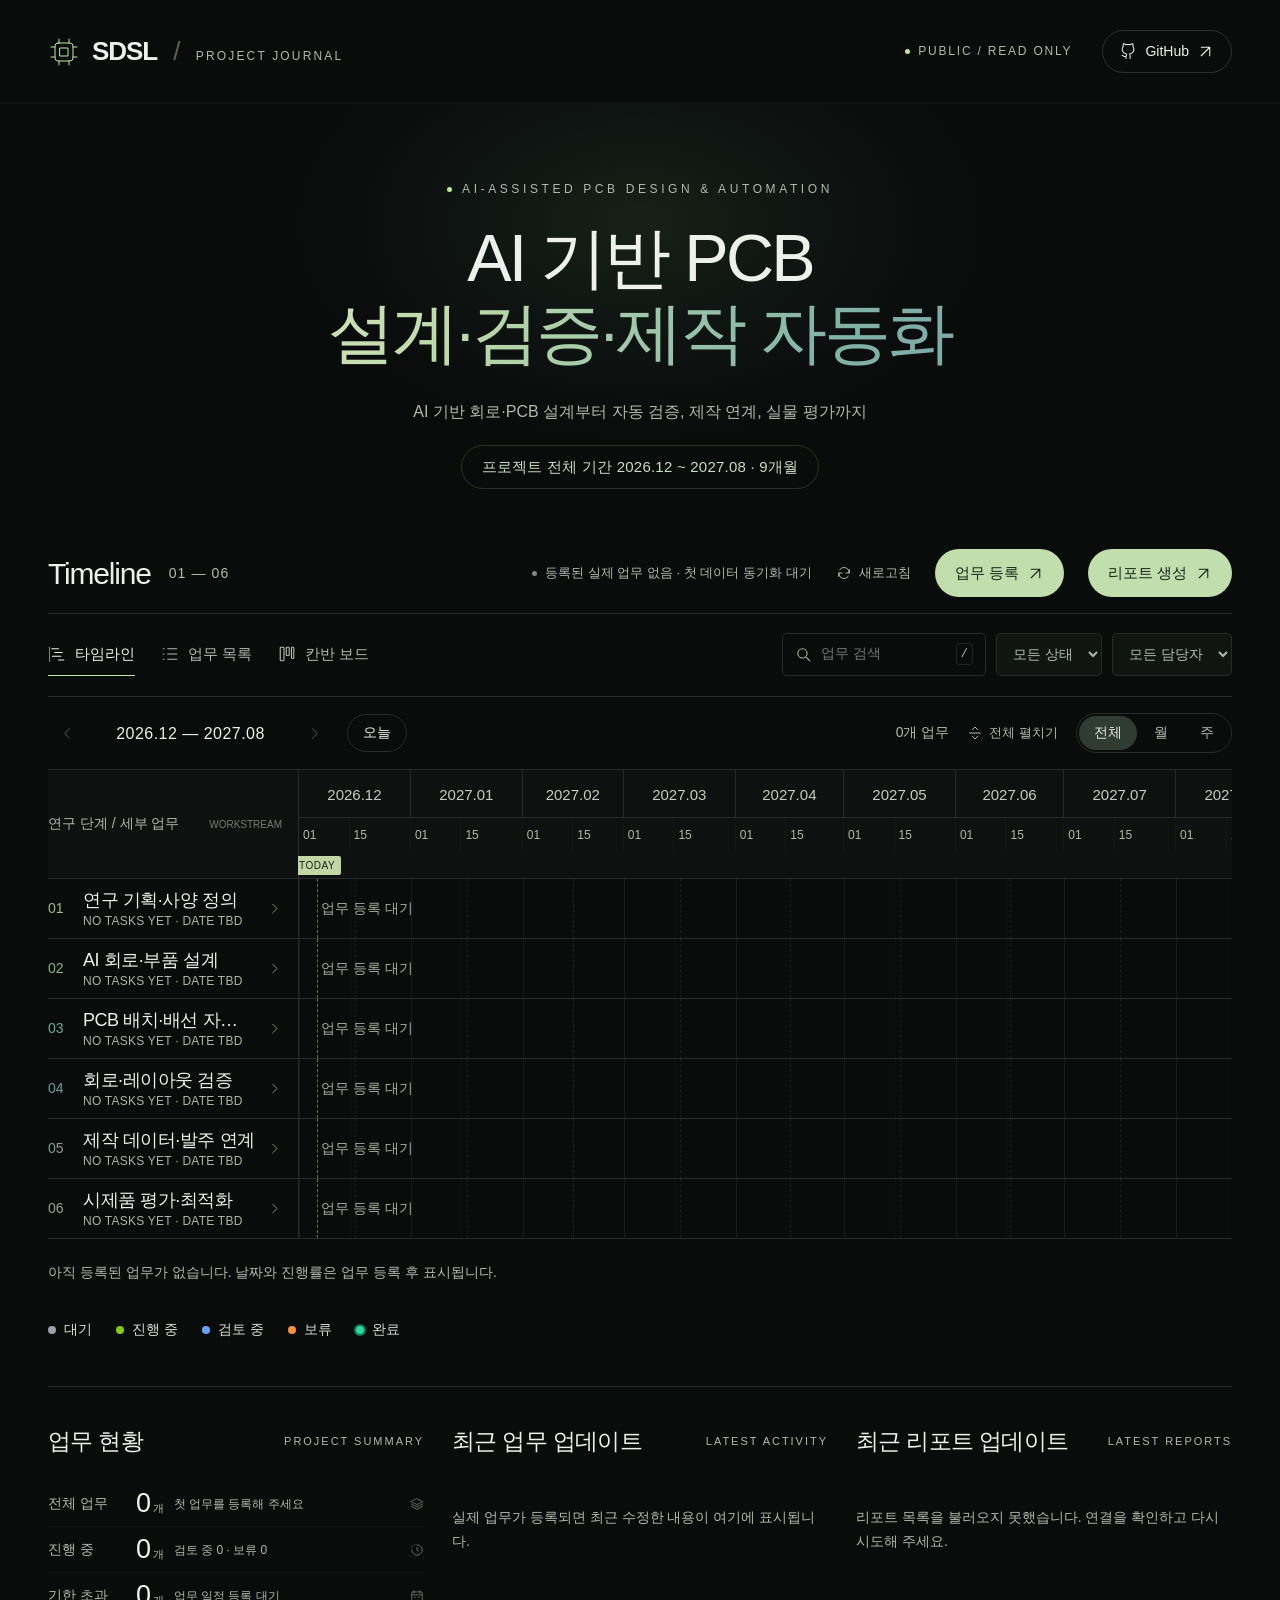
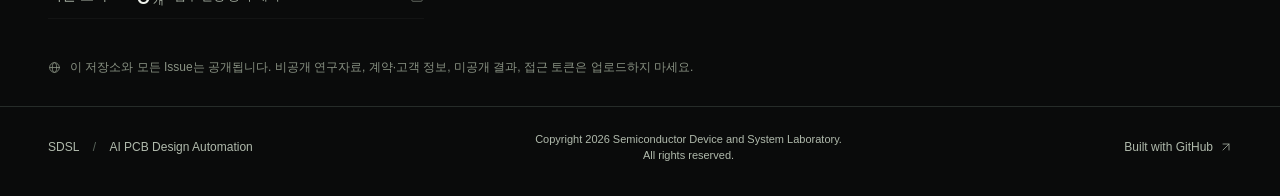
==== site/index.html @ 8061cff0 "Match SDSL footer branding and full laboratory copyright" ====
<!doctype html>
<html lang="ko">
<head>
  <meta charset="utf-8">
  <meta name="viewport" content="width=device-width,initial-scale=1">
  <meta name="theme-color" content="#0a0b0b">
  <meta name="description" content="AI 기반 PCB 설계·검증·제작 자동화 연구의 일정과 업무를 공유하는 공개 대시보드.">
  <meta name="referrer" content="no-referrer">
  <meta http-equiv="Content-Security-Policy" content="default-src 'self'; script-src 'self'; style-src 'self' 'unsafe-inline' https://fonts.googleapis.com; img-src 'self' data:; connect-src 'self'; font-src 'self' https://fonts.gstatic.com; object-src 'none'; base-uri 'none'; form-action https://github.com; frame-src 'none'">
  <title>AI 기반 PCB 설계·검증·제작 자동화 연구 · Project dashboard</title>
  <link rel="icon" href="./favicon.svg" type="image/svg+xml">
  <link rel="preconnect" href="https://fonts.googleapis.com">
  <link rel="preconnect" href="https://fonts.gstatic.com" crossorigin>
  <link rel="stylesheet" href="https://fonts.googleapis.com/css2?family=Urbanist:wght@300;400;500;600;700&family=Noto+Sans+KR:wght@300;400;500;600&display=swap">
  <link rel="stylesheet" href="./styles.css?v=ai-pcb-project-1">
  <link rel="stylesheet" href="./deliverables.css?v=1">
  <script defer src="./config.js"></script>
  <script defer src="./data.js"></script>
  <script defer src="./app.js?v=footer-lab-full-1"></script>
  <script defer src="./deliverables.js?v=1"></script>
</head>
<body>
<a class="skip-link" href="#workspace">본문으로 이동</a>
<header class="site-header">
  <a class="brand" href="./" aria-label="현황판 처음으로"><span class="brand-symbol" aria-hidden="true"><svg viewBox="0 0 32 32"><rect x="7" y="7" width="18" height="18" rx="3"/><path d="M12 12h8v8h-8zM11 3v4m10-4v4M11 25v4m10-4v4M3 11h4m-4 10h4m18-10h4m-4 10h4"/></svg></span><span><span id="brand-organization">SDSL</span><span class="brand-slash"> / </span><span class="brand-sub">PROJECT JOURNAL</span></span></a>
  <div class="header-right"><span class="public-badge"><span class="small-dot"></span>PUBLIC / READ ONLY</span><a class="text-link github-link" data-repo-link href="https://github.com/" target="_blank" rel="noopener noreferrer"><span data-icon="github"></span>GitHub<span data-icon="arrow-up-right"></span></a></div>
</header>
<main class="page-shell">
  <section class="hero" aria-labelledby="project-title">
    <div class="hero-glow" aria-hidden="true"></div>
    <p class="hero-kicker"><span class="small-dot"></span> <span id="hero-kicker-text">AI-ASSISTED PCB DESIGN &amp; AUTOMATION</span></p>
    <h1 id="project-title"><span id="hero-primary">AI 기반 PCB</span><span class="gradient-text" id="hero-accent">설계·검증·제작 자동화</span></h1>
    <p class="hero-subtitle">AI 기반 회로·PCB 설계부터 자동 검증, 제작 연계, 실물 평가까지</p>
  </section>
  <section class="workspace" id="workspace" aria-labelledby="workspace-title">
    <div class="section-top timeline-header">
      <div class="timeline-heading"><h2 id="workspace-title">Timeline<span class="heading-tag">01 — 06</span></h2></div>
      <div class="timeline-header-controls">
        <div id="data-status" class="timeline-sync-status" role="status"></div>
        <button id="refresh" class="quiet-button timeline-refresh" type="button" aria-label="현황판 새로고침"><span data-icon="refresh"></span><span class="refresh-label">새로고침</span></button>
        <a class="button button-primary" id="new-issue" href="https://github.com/" target="_blank" rel="noopener noreferrer">업무 등록<span data-icon="arrow-up-right"></span></a><a class="button button-primary" id="new-report" href="./weekly_report_template.html" target="_blank" rel="noopener noreferrer">리포트 생성<span data-icon="arrow-up-right"></span></a>
      </div>
    </div>
    <div id="demo-banner" class="demo-banner" hidden><span data-icon="info"></span><div><strong>화면 예시 모드</strong><span>아래 업무·날짜·진행률은 디자인 확인용 가상 데이터입니다. 실제 프로젝트 일정이 아닙니다.</span></div><button id="exit-demo" type="button">실제 현황으로</button></div>
    <div class="workspace-toolbar"><div class="view-switch" role="group" aria-label="보기 방식"><button data-view="timeline" aria-pressed="true" type="button"><span data-icon="gantt"></span>타임라인</button><button data-view="list" aria-pressed="false" type="button"><span data-icon="list"></span>업무 목록</button><button data-view="board" aria-pressed="false" type="button"><span data-icon="columns"></span>칸반 보드</button></div><div class="filter-row"><label class="search-box"><span data-icon="search"></span><input id="search" type="search" placeholder="업무 검색" autocomplete="off" aria-label="업무 이름 또는 요약 검색"><kbd>/</kbd></label><label class="sr-only" for="status-filter">상태 필터</label><select id="status-filter"><option value="all">모든 상태</option><option value="planned">대기</option><option value="in-progress">진행 중</option><option value="review">검토 중</option><option value="blocked">보류</option><option value="done">완료</option><option value="cancelled">취소</option><option value="overdue">기한 초과</option></select><label class="sr-only" for="owner-filter">담당자 필터</label><select id="owner-filter"><option value="all">모든 담당자</option></select></div></div>
    <div class="timeline-controls" id="timeline-controls"><div class="range-controls"><button id="previous-range" class="icon-button" aria-label="이전 기간" type="button"><span data-icon="chevron-left"></span></button><span id="range-label"></span><button id="next-range" class="icon-button" aria-label="다음 기간" type="button"><span data-icon="chevron-right"></span></button><button id="today-button" class="small-button" type="button">오늘</button></div><div class="range-options"><span id="filtered-count" class="muted"></span><button id="expand-all" class="quiet-button" type="button"><span data-icon="unfold"></span><span>전체 펼치기</span></button><div class="scale-switch" role="group" aria-label="타임라인 배율"><button data-scale="month" aria-pressed="true" type="button">월</button><button data-scale="week" aria-pressed="false" type="button">주</button></div></div></div>
    <div id="no-results" class="no-results" hidden><span data-icon="search"></span><strong>조건에 맞는 업무가 없습니다.</strong><button id="reset-filters" class="small-button" type="button">필터 초기화</button></div>
    <div id="timeline-view" class="view-panel" aria-label="프로젝트 타임라인"></div>
    <div id="list-view" class="view-panel" aria-label="업무 목록" hidden></div>
    <div id="board-view" class="view-panel" aria-label="상태별 칸반 보드" hidden></div>
    <div class="workspace-footer">
      <div class="legend" role="group" aria-label="업무 상태 범례">
        <span><i class="legend-dot planned" aria-hidden="true"></i>대기</span>
        <span><i class="legend-dot in-progress" aria-hidden="true"></i>진행 중</span>
        <span><i class="legend-dot review" aria-hidden="true"></i>검토 중</span>
        <span><i class="legend-dot blocked" aria-hidden="true"></i>보류</span>
        <span><i class="legend-dot done" aria-hidden="true"></i>완료</span>
      </div>
    </div>
  </section>
  <section class="lower-grid" aria-label="프로젝트 업무 현황 및 최근 업데이트">
    <div class="updates-panel summary-panel" aria-labelledby="summary-title">
      <div class="panel-heading"><h2 id="summary-title">업무 현황</h2><span class="eyebrow">PROJECT SUMMARY</span></div>
      <div id="metrics" class="summary-list" aria-live="polite"></div>
    </div>
    <div class="updates-panel">
      <div class="panel-heading"><h2>최근 업무 업데이트</h2><span class="eyebrow">LATEST ACTIVITY</span></div>
      <div id="recent-updates"></div>
    </div>
    <div class="updates-panel reports-panel">
      <div class="panel-heading"><h2>최근 리포트 업데이트</h2><span class="eyebrow">LATEST REPORTS</span></div>
      <div id="recent-reports"></div>
    </div>
  </section>
  <p class="public-notice"><span data-icon="globe"></span>이 저장소와 모든 Issue는 공개됩니다. 비공개 연구자료, 계약·고객 정보, 미공개 결과, 접근 토큰은 업로드하지 마세요.</p>
</main>
<footer class="site-footer"><span><span id="footer-organization">SDSL</span><span class="brand-slash"> / </span><span id="footer-project">AI PCB Design Automation</span></span><span class="copyright-notice">Copyright <span id="footer-year">2026</span> <span id="footer-copyright-organization">Semiconductor Device and System Laboratory</span>.<br>All rights reserved.</span><a data-repo-link href="https://github.com/" target="_blank" rel="noopener noreferrer">Built with GitHub<span data-icon="arrow-up-right"></span></a></footer>
<dialog id="task-dialog" aria-labelledby="dialog-title"><div class="dialog-top"><span class="eyebrow" id="dialog-kicker">TASK DETAIL</span><button class="icon-button dialog-close" type="button" aria-label="상세 패널 닫기"><span data-icon="x"></span></button></div><div id="dialog-content"></div></dialog>

<div id="toast" class="toast" role="status" hidden></div>
<noscript><div class="noscript">현황판을 보려면 JavaScript를 활성화해 주세요. 업무 원본은 GitHub 저장소의 Issues에서 확인할 수 있습니다.</div></noscript>
</body>
</html>
---- site/styles.css ----
/* Urbanist / Noto Sans KR. Keep the original Amplect-inspired theme unchanged. */
@import url('./theme.css');

.project-period{display:table;margin:18px auto 0;padding:8px 16px;border:1px solid #bde8a52e;border-radius:30px;color:#caddbe;font-size:12px;line-height:1.6;letter-spacing:.015em}
.icon-button:disabled{opacity:.28;cursor:default}
.gantt[data-scale=full] .gantt-month{justify-content:center;padding-left:5px;padding-right:5px;white-space:nowrap}
.gantt[data-scale=full] .gantt-tick{font-variant-numeric:tabular-nums}
.phase-bar strong{flex-shrink:0}

/* Increase text, targets and spacing together; do not scale the entire page. */
@media screen and (min-width:1024px){
  :root{--muted:#b0baac}
  body{font-size:16px;line-height:1.7}
  .site-header,.page-shell,.site-footer{width:min(100%,1600px);padding-left:48px;padding-right:48px}
  .brand-sub,.public-badge,.hero-kicker,.eyebrow{font-size:12px}
  .hero-description{font-size:20px;line-height:1.8}
  .hero-subtitle{font-size:16px;line-height:1.8}
  .hero-anchor{font-size:15px}
  .project-period{font-size:15px;padding:9px 20px}
  .text-link,.github-link{font-size:14px}
  .data-strip,.quiet-button,.demo-toggle{font-size:13px}
  .data-strip{padding:18px 0;flex-wrap:wrap}
  .data-strip-actions{margin-left:auto}
  .demo-banner{font-size:14px;padding:15px 18px}
  .demo-banner>div{flex-wrap:wrap;gap:4px 12px}
  .demo-banner button{font-size:13px;padding:7px 14px}
  .metric{padding:26px 28px}
  .metric-top{font-size:15px}
  .metric-number{font-size:44px}
  .metric-number small{font-size:16px}
  .metric-bottom{font-size:13px;line-height:1.8;align-items:flex-start}
  .metric-top svg{width:18px;height:18px}
  .section-top h2{font-size:30px}
  .heading-tag{font-size:14px}
  .button{font-size:15px;min-height:46px;padding:11px 20px}
  .workspace-toolbar{flex-wrap:wrap;gap:18px 24px}
  .view-switch{gap:26px}
  .view-switch button{font-size:15px;padding:9px 0;gap:9px}
  .view-switch svg{width:18px;height:18px}
  .filter-row{gap:10px}
  .search-box{height:43px;padding:9px 12px}
  .search-box input{font-size:14px;width:130px}
  .search-box svg{width:17px;height:17px}
  .search-box kbd{font-size:12px}
  select{font-size:14px;min-height:43px;max-width:180px;padding:8px 12px}
  .timeline-controls{flex-wrap:wrap;padding:16px 0;gap:12px}
  .range-controls>span{font-size:16px;min-width:181px;font-variant-numeric:tabular-nums}
  .range-options{font-size:14px;gap:18px}
  .icon-button{width:38px;height:38px}
  .small-button{font-size:14px;padding:6px 15px}
  .scale-switch button{font-size:14px;min-height:34px;padding:4px 15px}
  .quiet-button svg,.demo-toggle svg{width:16px;height:16px}
  .gantt{--label-w:250px;min-width:1240px}
  .gantt-head{height:108px}
  .gantt-label-header{font-size:14px;gap:8px;padding-right:16px}
  .gantt-label-header span:last-child{font-size:10px}
  .gantt-months,.gantt-month{height:48px}
  .gantt-month{font-size:15px;justify-content:center;padding:0 5px;white-space:nowrap}
  .gantt-ticks,.gantt-tick{height:34px}
  .gantt-tick{font-size:12px;color:#b0bca6}
  .today-head b{top:86px;font-size:10px;padding:1px 6px}
  .gantt-row{min-height:112px}
  .phase-cell{gap:12px;padding:25px 16px 25px 0}
  .phase-number{font-size:14px;min-width:23px}
  .phase-cell-title{gap:7px}
  .phase-cell-title strong{font-size:18px;font-weight:500}
  .phase-cell-title small{font-size:12px;color:#abb8a0;line-height:1.7;white-space:normal}
  .phase-chevron{width:15px;height:15px}
  .phase-bar{height:48px;top:31px;padding:0 13px;font-size:15px}
  .phase-bar strong{font-size:13px}
  .gantt-unscheduled{font-size:14px;color:#a4b09a}
  .gantt-task-row{min-height:72px}
  .task-cell{padding:15px 14px 15px 18px;gap:8px}
  .task-cell strong{font-size:14px;line-height:1.6;white-space:normal;overflow-wrap:anywhere}
  .task-number{font-size:11px}
  .status-symbol svg{width:16px;height:16px}
  .task-bar{font-size:13px;height:32px;top:20px;line-height:1.5}
  .task-bar.milestone{top:27px;height:18px;width:18px!important;min-width:18px}
  .task-empty-row,.gantt-bottom-note,.gantt-bottom-note button{font-size:14px}
  .workspace-footer{font-size:12px;flex-wrap:wrap;gap:14px;line-height:1.8}
  .legend{gap:20px;flex-wrap:wrap}
  .legend-dot{width:7px;height:7px}
  .task-table{font-size:15px;min-width:1140px}
  .task-table th{font-size:13px;padding:17px 15px}
  .task-table td{padding:20px 15px;line-height:1.7}
  .table-task-link{font-size:16px;line-height:1.7}
  .table-task-id{font-size:12px}
  .status-chip{font-size:14px;gap:7px}
  .status-chip svg{width:16px;height:16px}
  .board{grid-template-columns:repeat(var(--columns),minmax(230px,1fr));min-width:1220px}
  .board-title{font-size:16px}
  .card-phase,.card-foot,.board-empty{font-size:12px}
  .task-card{padding:18px}
  .task-card strong{font-size:16px;line-height:1.7}
  .avatar{width:30px;height:30px;font-size:11px}
  .panel-heading h2{font-size:23px}
  .panel-heading .eyebrow{font-size:11px}
  .activity-item{padding:5px 0;flex-wrap:wrap}
  .activity-item strong{font-size:14px;white-space:normal;line-height:1.4;min-width:0}
  .activity-item span{font-size:12px;line-height:1.4}
  .activity-empty,.workflow-panel p{font-size:14px}
  .workflow-steps{font-size:14px;flex-wrap:wrap;gap:12px}
  .workflow-steps b{font-size:13px}
  .workflow-bottom{font-size:12px;flex-wrap:wrap;line-height:1.8}
  .workflow-bottom .text-link{font-size:14px}
  .public-notice{font-size:12px;align-items:flex-start;line-height:1.8}
  .public-notice svg{margin-top:4px}
  .site-footer{font-size:12px;flex-wrap:wrap}
  .site-footer>span:nth-child(2){font-size:11px}
  .empty-state h3{font-size:24px}
  .empty-state p,.no-results{font-size:15px}
  #task-dialog{width:610px;padding:34px}
  .dialog-summary,.detail-grid dd,.detail-progress>div:first-child,.check-item{font-size:16px;line-height:1.8}
  #dialog-title{font-size:32px}
  .detail-grid dt,.detail-progress small,.dialog-updated{font-size:13px}
  .phase-chip,.detail-demo-notice{font-size:14px}
  .detail-checklist h3{font-size:16px}
  .help-content p{font-size:15px;line-height:1.9}
  .help-content h3{font-size:18px}
  .help-warning{font-size:14px;line-height:1.9}
  .toast{font-size:15px}
}
@media screen and (min-width:1024px) and (max-width:1200px){
  .site-header,.page-shell,.site-footer{padding-left:32px;padding-right:32px}
  .filter-row{margin-left:auto}
  .range-options{margin-left:auto}
  .metric{padding:23px 18px}
  .panel-heading{align-items:flex-start;flex-wrap:wrap}
}
@media screen and (max-width:480px){
  .project-period{font-size:11px;padding:7px 11px;letter-spacing:0}
  .range-options{gap:9px;flex-wrap:wrap}
  .scale-switch button{padding-left:9px;padding-right:9px}
}

/* Three equal dashboard columns: summary | latest tasks | latest reports. */
.workspace + .lower-grid{margin-top:36px}
.lower-grid{grid-template-columns:repeat(3,minmax(0,1fr));gap:28px}
.lower-grid > .updates-panel{min-width:0}
.lower-grid .panel-heading{flex-wrap:wrap;align-content:flex-start;gap:5px 12px}
/* Each summary metric occupies just one horizontal row. */
.summary-list{display:flex;flex-direction:column;min-width:0}
.summary-stat{
  display:grid;
  grid-template-columns:78px max-content minmax(0,1fr) 16px;
  align-items:center;
  column-gap:10px;
  min-width:0;
  min-height:46px;
  padding:7px 0;
  border-bottom:1px solid #ffffff09;
}
.summary-stat-label{min-width:0;font-size:13px;color:var(--muted);white-space:nowrap}
.summary-stat-value{
  white-space:nowrap;
  font-size:27px;
  font-weight:400;
  line-height:1.15;
  letter-spacing:-.045em;
  font-variant-numeric:tabular-nums;
}
.summary-stat-value small{font-size:11px;margin-left:3px;font-weight:400;letter-spacing:0;color:var(--muted)}
.summary-stat-note{min-width:0;overflow:hidden;text-overflow:ellipsis;white-space:nowrap;color:var(--muted);font-size:11px}
.summary-stat-icon{display:flex;justify-content:flex-end;align-items:center;color:var(--muted)}
.summary-stat-icon svg{width:14px;height:14px;opacity:.6}
.summary-stat-warning{color:#e2b496}
.reports-panel .activity-item{color:inherit;text-decoration:none;cursor:pointer}
.reports-panel .activity-item:hover strong{color:var(--accent)}
.reports-panel .activity-dot{background:var(--accent)}
@media screen and (min-width:1024px){
  .summary-stat-label{font-size:14px}
  .summary-stat-note{font-size:12px}
}
@media screen and (min-width:761px) and (max-width:1023px){
  .lower-grid{grid-template-columns:repeat(2,minmax(0,1fr));gap:28px}
  .summary-panel{grid-column:1/-1}
}
@media screen and (max-width:760px){
  .workspace + .lower-grid{margin-top:28px}
  .lower-grid{grid-template-columns:minmax(0,1fr);gap:28px}
  .summary-stat{grid-template-columns:72px max-content minmax(0,1fr) 14px;column-gap:8px;min-height:42px;padding:6px 0}
  .summary-stat-label{font-size:12px}
  .summary-stat-value{font-size:24px}
  .summary-stat-note{font-size:10px}
  .summary-stat-icon svg{width:13px;height:13px}
}
@media screen and (max-width:480px){
  .summary-stat{grid-template-columns:68px max-content minmax(0,1fr) 13px;column-gap:7px}
  .summary-stat-label{font-size:11px}
  .summary-stat-value{font-size:23px}
  .summary-stat-value small{font-size:10px}
}

/* Dense roadmap: align labels and bars vertically with minimal whitespace. */
/* Task row minimums include the two prior 1px-per-side padding reductions (4px total). */
.gantt-row{min-height:58px}
.phase-cell{padding-top:6px;padding-bottom:6px}
.phase-cell-title{gap:2px}
.phase-cell-title strong{line-height:1.24}
.phase-cell-title small{line-height:1.24}
.phase-bar{top:50%;height:30px;transform:translateY(-50%)}
.gantt-task-row{min-height:36px}
.task-cell{padding-top:3px;padding-bottom:3px}
.task-cell strong{line-height:1.3}
.task-bar{top:50%;height:23px;transform:translateY(-50%);border-radius:6px}
.task-bar.milestone{top:50%;height:16px;transform:translateY(-50%) rotate(45deg)}
@media screen and (min-width:1024px){
  .gantt-row{min-height:60px}
  .phase-cell{padding-top:6px;padding-bottom:6px}
  .phase-bar{height:30px}
  .gantt-task-row{min-height:38px}
  .task-cell{padding-top:3px;padding-bottom:3px}
  .task-bar{height:25px}
}
@media screen and (max-width:480px){
  .gantt-row{min-height:54px}
  .phase-cell{padding-top:5px;padding-bottom:5px}
  .phase-bar{height:28px}
  .gantt-task-row{min-height:34px}
  .task-cell{padding-top:2px;padding-bottom:2px}
  .task-bar{height:22px}
}

/* Timeline title, sync indicator and controls share a single compact row. */
.timeline-header{
  display:flex;align-items:center;justify-content:space-between;
  flex-wrap:nowrap;gap:20px;padding-bottom:16px;margin-bottom:18px;
  border-bottom:1px solid var(--line);
}
.timeline-heading{flex:0 0 auto}
.timeline-header h2{margin:0;line-height:1.3;white-space:nowrap}
.timeline-header-controls{
  display:flex;align-items:center;justify-content:flex-end;
  flex:1 1 auto;min-width:0;gap:20px;
}
.timeline-sync-status{
  display:flex;align-items:center;gap:8px;min-width:0;
  color:var(--muted);font-size:12px;line-height:1.45;white-space:nowrap;
}
.timeline-sync-status .status-light{flex:0 0 auto}
.timeline-sync-status > span:not(.status-light){
  display:block;overflow:hidden;text-overflow:ellipsis;white-space:nowrap;
}
.timeline-refresh{display:inline-flex;align-items:center;gap:7px;flex:0 0 auto;white-space:nowrap}
.timeline-header #new-issue{flex:0 0 auto;white-space:nowrap}
@media screen and (min-width:1024px){
  .timeline-header{gap:24px}
  .timeline-header-controls{gap:24px}
  .timeline-sync-status{font-size:13px}
}
@media screen and (max-width:760px){
  .timeline-header{gap:9px;padding-bottom:12px;margin-bottom:16px}
  .timeline-header h2{font-size:21px}
  .timeline-header-controls{gap:8px}
  .timeline-sync-status{flex:1 1 auto;font-size:10px;min-width:0}
  .timeline-refresh{width:30px;height:34px;justify-content:center;gap:0;padding:0}
  .timeline-refresh .refresh-label{display:none}
  .timeline-header #new-issue{font-size:10px;min-height:34px;padding:7px 10px;gap:5px}
  .timeline-header #new-issue [data-icon="arrow-up-right"]{display:none}
}
@media screen and (max-width:480px){
  .timeline-header h2{font-size:20px}
  .timeline-header-controls{gap:7px}
  .timeline-sync-status{font-size:9px}
  .timeline-header #new-issue{padding:7px 8px;font-size:10px}
}

/* Calendar guides: a subtle monthly midpoint and date labels near their ticks. */
.grid-line.mid-month{border-left:1px dashed rgba(255,255,255,0.08)}
.gantt-tick{justify-content:flex-start;padding-left:4px;padding-right:0;text-align:left}

/* Approved modern status palette; shared by the legend and status indicators. */
:root{
  --status-planned:#9CA3AF;
  --status-in-progress:#84CC16;
  --status-review:#60A5FA;
  --status-blocked:#FB923C;
  --status-done:#34D399;
  --status-done-border:#047857;
}
.planned{color:var(--status-planned)}
.in-progress{color:var(--status-in-progress)}
.review{color:var(--status-review)}
.blocked{color:var(--status-blocked)}
.done{color:var(--status-done)}
.workspace-footer{justify-content:flex-start;padding:12px 0 10px}
.workspace-footer .legend{
  display:flex;align-items:center;flex-wrap:wrap;gap:12px 24px;
  font-size:14px;font-weight:500;line-height:1.5;color:#D9DED8;
}
.workspace-footer .legend > span{
  display:inline-flex;align-items:center;gap:8px;white-space:nowrap;
}
.workspace-footer .legend-dot{
  display:inline-block;width:8px;height:8px;flex:0 0 8px;
  border-radius:50%;background:currentColor;
}
.workspace-footer .legend-dot.done{
  box-shadow:0 0 0 2px var(--status-done-border);
}
@media screen and (max-width:480px){
  .workspace-footer .legend{column-gap:16px;row-gap:10px}
}

/* Compact recent activity rows on mobile; desktop has its 8px rule above. */
@media screen and (max-width:760px){
  .activity-item{padding-top:4px;padding-bottom:4px}
}


/* Identical task and report action buttons on desktop and mobile. */
.timeline-header #new-issue,
.timeline-header #new-report{
  flex:0 0 auto;
  white-space:nowrap;
}
@media screen and (max-width:760px){
  .timeline-header #new-issue,
  .timeline-header #new-report{
    font-size:10px;
    min-height:34px;
    padding:7px 10px;
    gap:5px;
  }
  /* Hide the entire icon wrapper; hiding only SVG leaves an empty flex item and gap. */
  .timeline-header #new-issue [data-icon="arrow-up-right"],
  .timeline-header #new-report [data-icon="arrow-up-right"]{display:none}
  .timeline-header #new-issue,
  .timeline-header #new-report{justify-content:center;text-align:center}
}
@media screen and (max-width:480px){
  .timeline-header #new-issue,
  .timeline-header #new-report{padding:7px 8px;font-size:10px}
}

/* The explicit HTML line break keeps both copyright lines separate without cached CSS. */
.site-footer .copyright-notice{line-height:1.5;text-align:center}
@media screen and (max-width:760px){
  .site-footer .copyright-notice{
    order:3;
    width:100%;
    text-align:center;
  }
}

/* PCB research project: readable Korean title on desktop and mobile. */
#project-title{font-size:clamp(36px,5.2vw,80px);letter-spacing:-.042em;line-height:1.12}
#project-title>span{overflow-wrap:anywhere}
@media screen and (max-width:760px){
  #project-title{font-size:clamp(27px,6.9vw,51px);letter-spacing:-.045em}
}
@media screen and (max-width:480px){
  #project-title{font-size:clamp(24px,7.2vw,35px);letter-spacing:-.05em}
  .hero-subtitle{line-height:1.7}
}
---- site/deliverables.css ----
/* Approved phase icons are overlays, so compact 60px/42px rows stay unchanged. */
.phase-deliverable{
  position:absolute;top:50%;transform:translateY(-50%);z-index:3;
  width:44px;height:44px;padding:0;margin:0;border:0;border-radius:6px;
  display:grid;place-items:center;background:transparent;line-height:1;
}
.phase-deliverable img{
  /* Artwork is 70% of the original size; preserve the centered click target. */
  display:block;width:70%;height:70%;object-fit:contain;
  pointer-events:none;filter:drop-shadow(0 1px 3px #0005);
}
.phase-deliverable:hover{background:#bde8a50d}
.phase-deliverable:focus-visible{outline:2px solid var(--accent);outline-offset:1px}
.phase-bar.phase-bar--deliverable-inset{padding-right:var(--deliverable-inset)}
@media screen and (max-width:1023px){.phase-deliverable{width:40px;height:40px}}
@media screen and (max-width:480px){.phase-deliverable{width:36px;height:36px}}
@media print{.phase-deliverable{filter:none}}
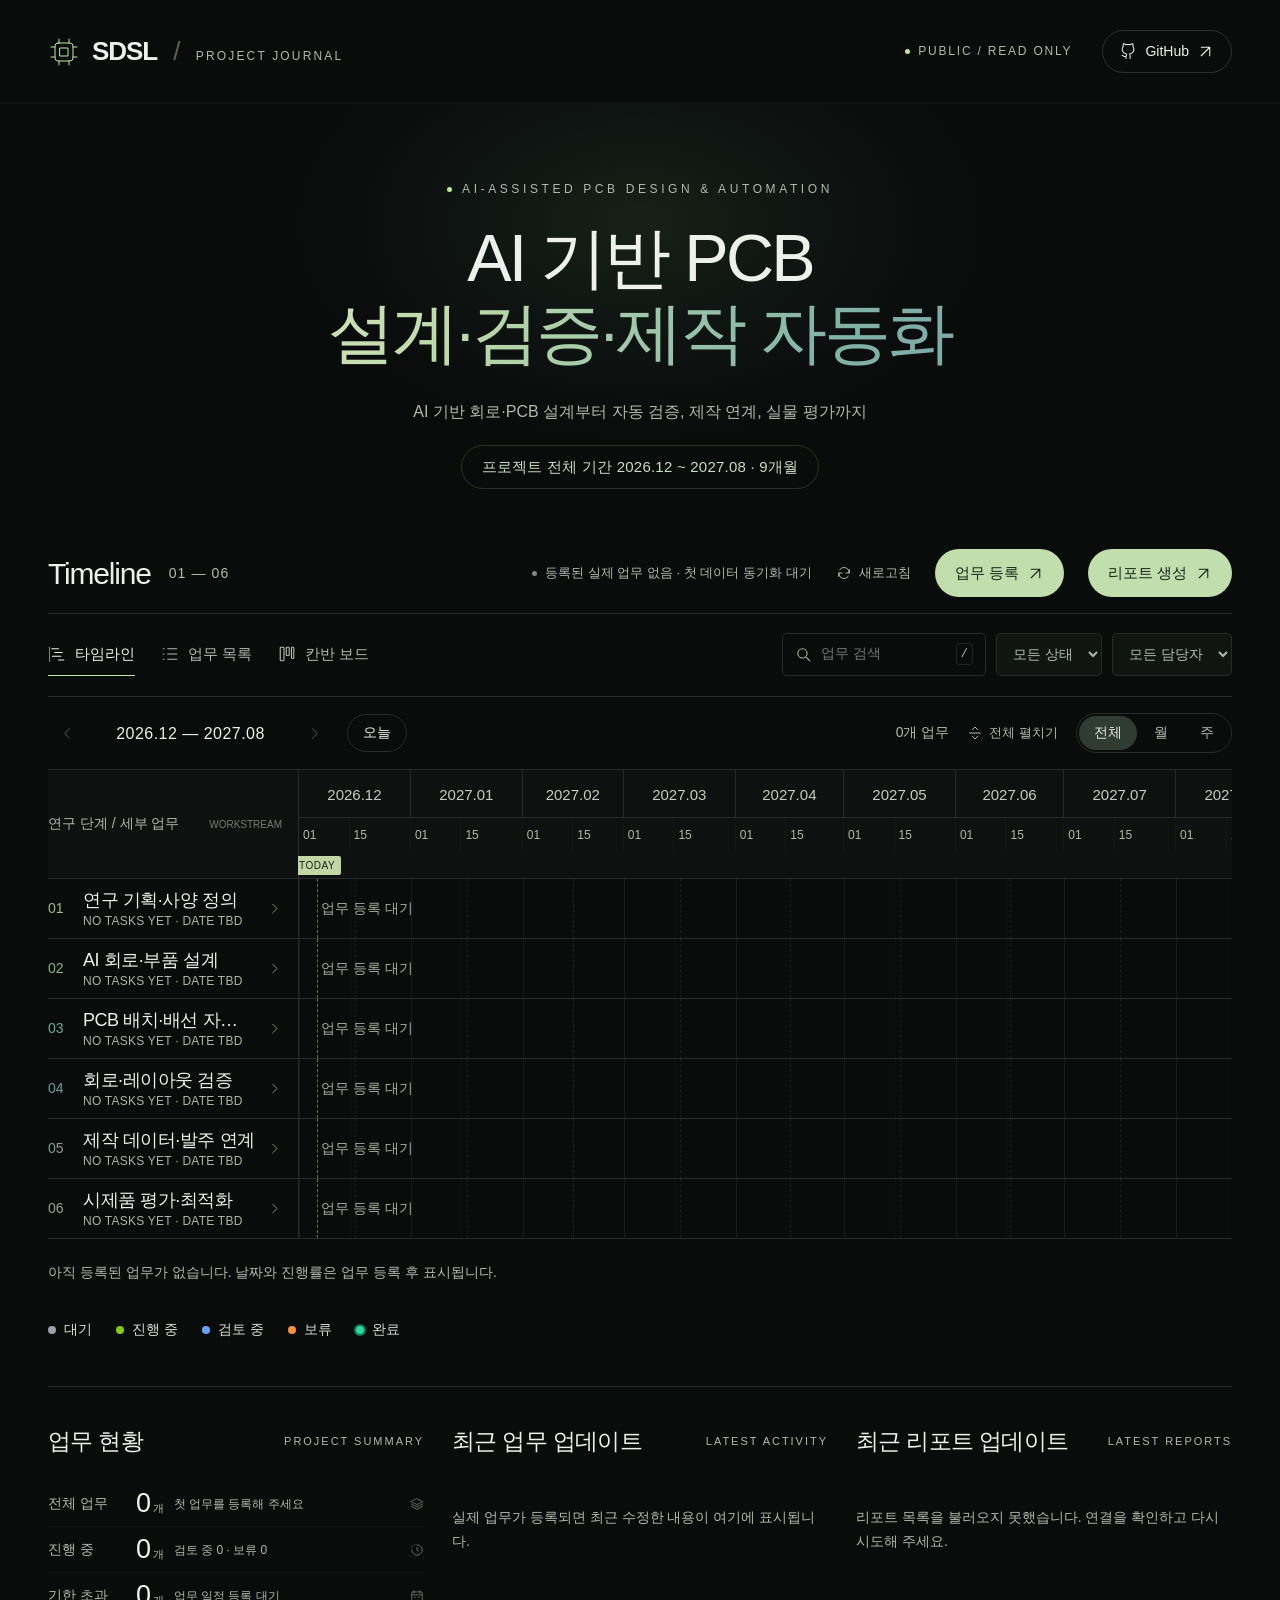
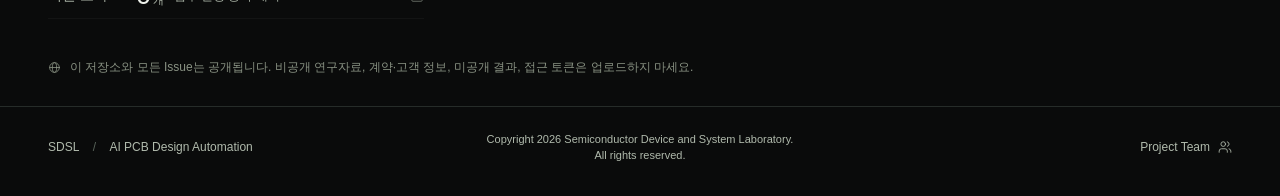
==== commit 2b170382: "Add Project Team popup and keep footer layout consistent" ====
--- a/site/index.html
+++ b/site/index.html
@@ -12,12 +12,13 @@
   <link rel="preconnect" href="https://fonts.googleapis.com">
   <link rel="preconnect" href="https://fonts.gstatic.com" crossorigin>
   <link rel="stylesheet" href="https://fonts.googleapis.com/css2?family=Urbanist:wght@300;400;500;600;700&family=Noto+Sans+KR:wght@300;400;500;600&display=swap">
-  <link rel="stylesheet" href="./styles.css?v=ai-pcb-project-1">
+  <link rel="stylesheet" href="./styles.css?v=ai-pcb-project-team-1">
   <link rel="stylesheet" href="./deliverables.css?v=1">
   <script defer src="./config.js"></script>
   <script defer src="./data.js"></script>
   <script defer src="./app.js?v=footer-lab-full-1"></script>
   <script defer src="./deliverables.js?v=1"></script>
+  <script defer src="./project-team.js?v=1"></script>
 </head>
 <body>
 <a class="skip-link" href="#workspace">본문으로 이동</a>
@@ -74,7 +75,8 @@
   </section>
   <p class="public-notice"><span data-icon="globe"></span>이 저장소와 모든 Issue는 공개됩니다. 비공개 연구자료, 계약·고객 정보, 미공개 결과, 접근 토큰은 업로드하지 마세요.</p>
 </main>
-<footer class="site-footer"><span><span id="footer-organization">SDSL</span><span class="brand-slash"> / </span><span id="footer-project">AI PCB Design Automation</span></span><span class="copyright-notice">Copyright <span id="footer-year">2026</span> <span id="footer-copyright-organization">Semiconductor Device and System Laboratory</span>.<br>All rights reserved.</span><a data-repo-link href="https://github.com/" target="_blank" rel="noopener noreferrer">Built with GitHub<span data-icon="arrow-up-right"></span></a></footer>
+<footer class="site-footer"><span><span id="footer-organization">SDSL</span><span class="brand-slash"> / </span><span id="footer-project">AI PCB Design Automation</span></span><span class="copyright-notice">Copyright <span id="footer-year">2026</span> <span id="footer-copyright-organization">Semiconductor Device and System Laboratory</span>.<br>All rights reserved.</span><button type="button" id="project-team-button" class="project-team-trigger" aria-haspopup="dialog" aria-controls="project-team-dialog">Project Team<svg class="project-team-icon" viewBox="0 0 24 24" fill="none" stroke="currentColor" stroke-width="1.9" stroke-linecap="round" stroke-linejoin="round" width="17" height="17" aria-hidden="true"><path d="M16 21v-2a4 4 0 0 0-4-4H6a4 4 0 0 0-4 4v2"/><circle cx="9" cy="7" r="4"/><path d="M22 21v-2a4 4 0 0 0-3-3.87M16 3.13a4 4 0 0 1 0 7.75"/></svg></button></footer>
+<dialog id="project-team-dialog" aria-labelledby="project-team-title"><div class="dialog-top"><h2 id="project-team-title">Project Team</h2><button type="button" class="icon-button project-team-close" aria-label="Project Team 닫기"><span data-icon="x"></span></button></div><div id="project-team-list"></div></dialog>
 <dialog id="task-dialog" aria-labelledby="dialog-title"><div class="dialog-top"><span class="eyebrow" id="dialog-kicker">TASK DETAIL</span><button class="icon-button dialog-close" type="button" aria-label="상세 패널 닫기"><span data-icon="x"></span></button></div><div id="dialog-content"></div></dialog>
 
 <div id="toast" class="toast" role="status" hidden></div>
--- a/site/styles.css
+++ b/site/styles.css
@@ -353,3 +353,42 @@
   #project-title{font-size:clamp(24px,7.2vw,35px);letter-spacing:-.05em}
   .hero-subtitle{line-height:1.7}
 }
+
+/* Keep the copyright at the exact center of the footer, independent of side-label lengths. */
+@media screen and (min-width:761px){
+  .site-footer{
+    display:grid;
+    grid-template-columns:minmax(0,1fr) auto minmax(0,1fr);
+    align-items:center;
+  }
+  .site-footer>span:first-child{min-width:0;overflow-wrap:anywhere}
+  .site-footer .copyright-notice{justify-self:center}
+  .site-footer>a{justify-self:end}
+}
+
+/* Project Team dialog, aligned with the existing dark dashboard theme. */
+.site-footer .project-team-trigger{
+  justify-self:end;display:inline-flex;align-items:center;gap:8px;
+  padding:6px 0;color:inherit;font:inherit;cursor:pointer;white-space:nowrap;
+}
+.site-footer .project-team-trigger:hover,.site-footer .project-team-trigger:focus-visible{color:var(--accent)}
+.site-footer .project-team-trigger svg{width:14px;height:14px}
+#project-team-dialog{
+  width:min(480px,calc(100vw - 32px));max-width:calc(100vw - 32px);
+  max-height:min(80dvh,650px);height:auto;margin:auto;inset:0;
+  padding:28px;border-radius:10px;overflow:auto;
+}
+#project-team-dialog .dialog-top{margin-bottom:24px}
+#project-team-dialog h2{margin:0;font-size:25px;font-weight:400;letter-spacing:-.03em}
+#project-team-dialog .project-team-empty{color:var(--muted);font-size:14px;line-height:1.8}
+#project-team-dialog .project-team-members{list-style:none;margin:0;padding:0}
+#project-team-dialog .project-team-members li{
+  display:flex;justify-content:space-between;align-items:baseline;
+  flex-wrap:wrap;gap:8px 24px;padding:15px 0;border-bottom:1px solid var(--line)
+}
+#project-team-dialog .project-team-members strong{font-size:15px;font-weight:500}
+#project-team-dialog .project-team-members span{color:var(--muted);font-size:13px}
+@media screen and (max-width:760px){
+  .site-footer .project-team-trigger{margin-left:auto}
+  #project-team-dialog{padding:22px}
+}
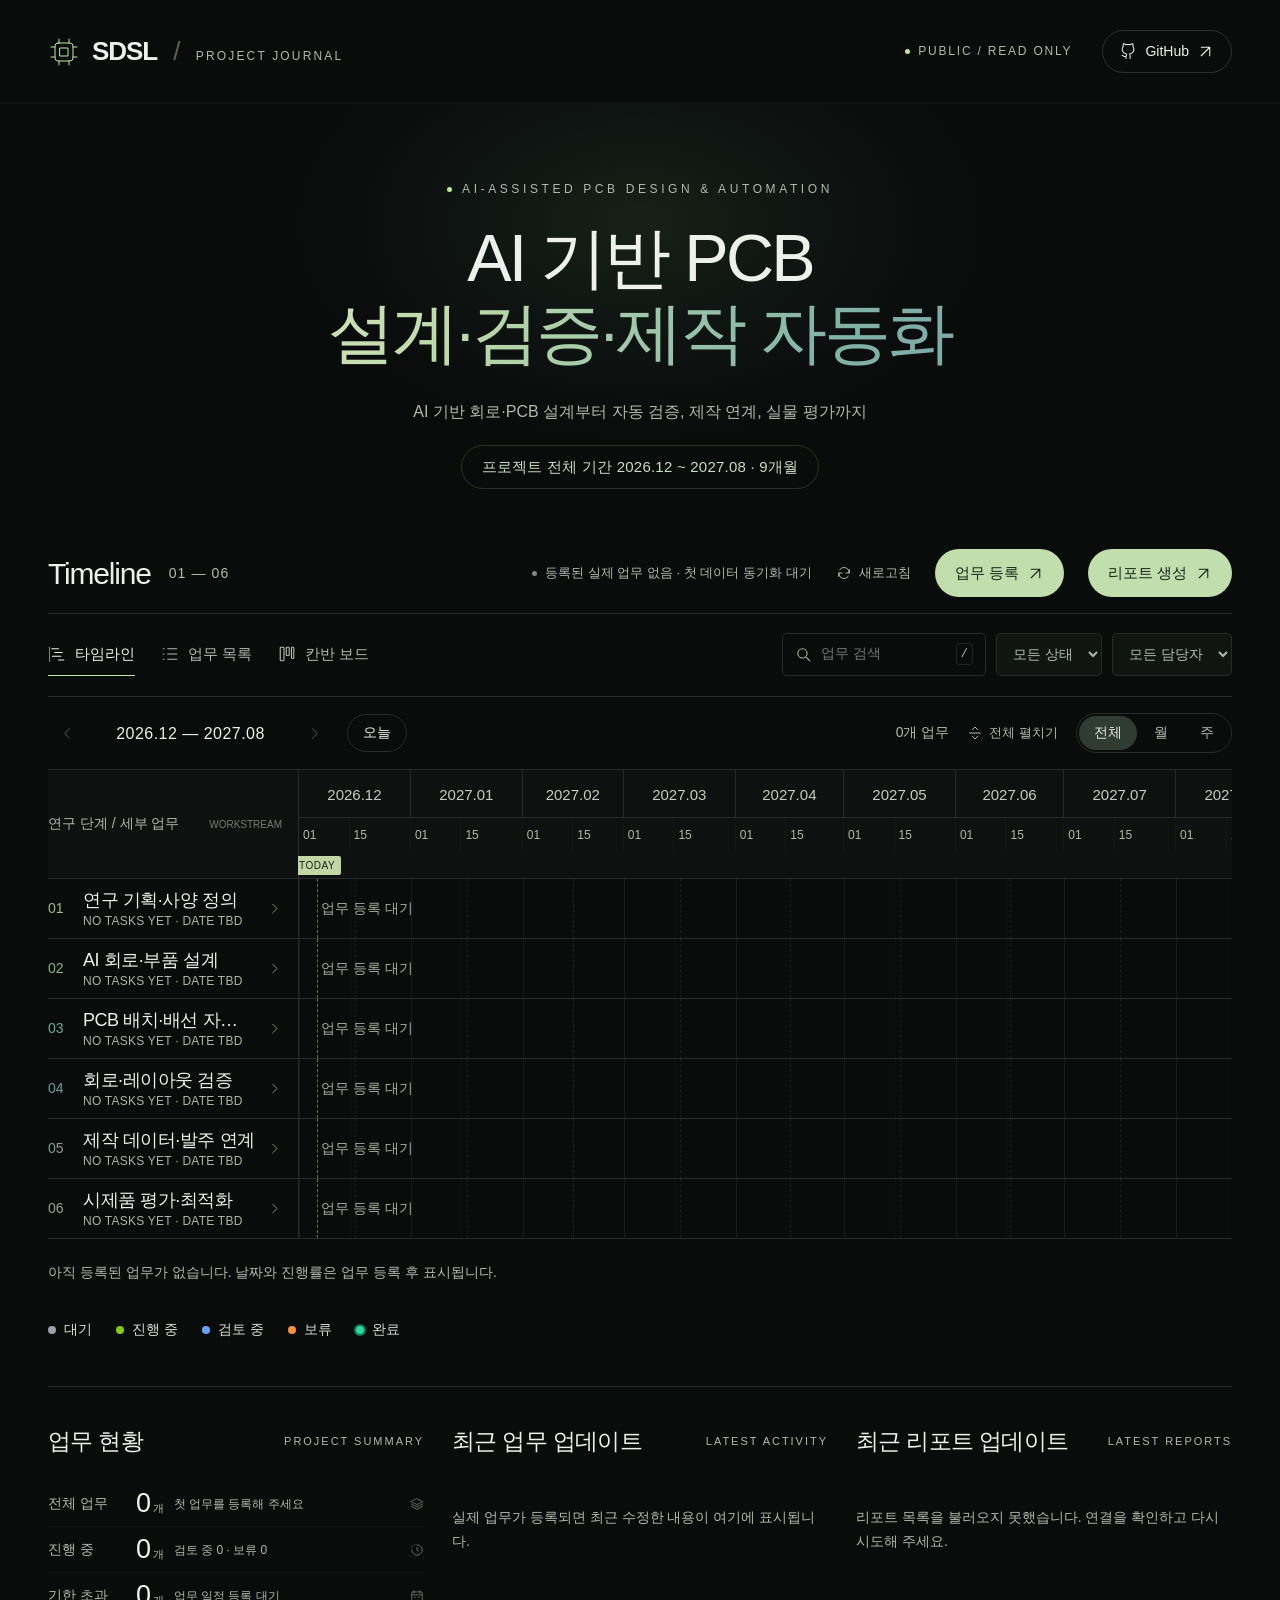
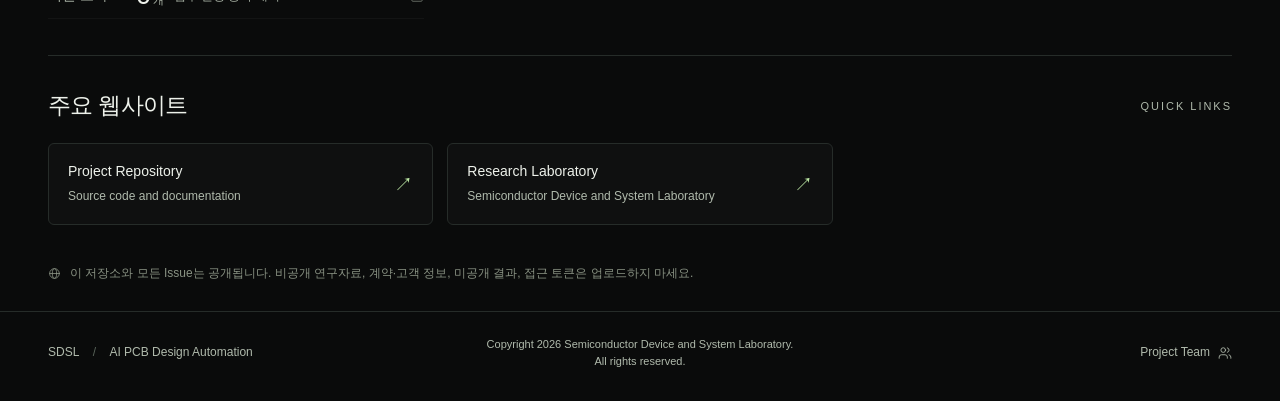
==== commit 7dc81fdd: "Expose editable QUICK LINKS with documentation and checks" ====
--- a/site/index.html
+++ b/site/index.html
@@ -12,13 +12,13 @@
   <link rel="preconnect" href="https://fonts.googleapis.com">
   <link rel="preconnect" href="https://fonts.gstatic.com" crossorigin>
   <link rel="stylesheet" href="https://fonts.googleapis.com/css2?family=Urbanist:wght@300;400;500;600;700&family=Noto+Sans+KR:wght@300;400;500;600&display=swap">
-  <link rel="stylesheet" href="./styles.css?v=ai-pcb-project-team-1">
+  <link rel="stylesheet" href="./styles.css?v=project-links-1">
   <link rel="stylesheet" href="./deliverables.css?v=1">
   <script defer src="./config.js"></script>
   <script defer src="./data.js"></script>
   <script defer src="./app.js?v=footer-lab-full-1"></script>
   <script defer src="./deliverables.js?v=1"></script>
-  <script defer src="./project-team.js?v=1"></script>
+  <script defer src="./project-team.js?v=2"></script>
 </head>
 <body>
 <a class="skip-link" href="#workspace">본문으로 이동</a>
@@ -73,10 +73,14 @@
       <div id="recent-reports"></div>
     </div>
   </section>
+  <section class="project-links-section" aria-labelledby="project-links-title">
+    <div class="panel-heading"><h2 id="project-links-title">주요 웹사이트</h2><span class="eyebrow">QUICK LINKS</span></div>
+    <div id="project-links-list" class="project-links-list" aria-live="polite"></div>
+  </section>
   <p class="public-notice"><span data-icon="globe"></span>이 저장소와 모든 Issue는 공개됩니다. 비공개 연구자료, 계약·고객 정보, 미공개 결과, 접근 토큰은 업로드하지 마세요.</p>
 </main>
 <footer class="site-footer"><span><span id="footer-organization">SDSL</span><span class="brand-slash"> / </span><span id="footer-project">AI PCB Design Automation</span></span><span class="copyright-notice">Copyright <span id="footer-year">2026</span> <span id="footer-copyright-organization">Semiconductor Device and System Laboratory</span>.<br>All rights reserved.</span><button type="button" id="project-team-button" class="project-team-trigger" aria-haspopup="dialog" aria-controls="project-team-dialog">Project Team<svg class="project-team-icon" viewBox="0 0 24 24" fill="none" stroke="currentColor" stroke-width="1.9" stroke-linecap="round" stroke-linejoin="round" width="17" height="17" aria-hidden="true"><path d="M16 21v-2a4 4 0 0 0-4-4H6a4 4 0 0 0-4 4v2"/><circle cx="9" cy="7" r="4"/><path d="M22 21v-2a4 4 0 0 0-3-3.87M16 3.13a4 4 0 0 1 0 7.75"/></svg></button></footer>
-<dialog id="project-team-dialog" aria-labelledby="project-team-title"><div class="dialog-top"><h2 id="project-team-title">Project Team</h2><button type="button" class="icon-button project-team-close" aria-label="Project Team 닫기"><span data-icon="x"></span></button></div><div id="project-team-list"></div></dialog>
+<dialog id="project-team-dialog" aria-labelledby="project-team-title"><div class="dialog-top"><h2 id="project-team-title">Project Team</h2><button type="button" class="icon-button project-team-close" aria-label="Project Team 닫기"><span data-icon="x"></span></button></div><div id="project-team-list"></div><figure class="project-team-quote"><blockquote>“Alone we can do so little; together we can do so much.”</blockquote><figcaption>— Helen Keller</figcaption></figure></dialog>
 <dialog id="task-dialog" aria-labelledby="dialog-title"><div class="dialog-top"><span class="eyebrow" id="dialog-kicker">TASK DETAIL</span><button class="icon-button dialog-close" type="button" aria-label="상세 패널 닫기"><span data-icon="x"></span></button></div><div id="dialog-content"></div></dialog>
 
 <div id="toast" class="toast" role="status" hidden></div>
--- a/site/styles.css
+++ b/site/styles.css
@@ -392,3 +392,83 @@
   .site-footer .project-team-trigger{margin-left:auto}
   #project-team-dialog{padding:22px}
 }
+
+/* A single-person icon next to each registered Project Team member. */
+#project-team-dialog .project-team-members li{align-items:center}
+#project-team-dialog .project-team-member-name{
+  display:inline-flex;align-items:center;gap:10px;min-width:0;
+  color:var(--text);font-size:15px;
+}
+#project-team-dialog .project-team-member-name svg{
+  display:block;flex:0 0 18px;width:18px;height:18px;color:var(--accent);
+}
+#project-team-dialog .project-team-members .project-team-member-role{
+  color:var(--muted);font-size:13px;
+}
+
+/* A shared research-team quotation below the member list. */
+#project-team-dialog .project-team-quote{
+  border-top:1px solid var(--line);
+  margin:24px 0 0;
+  padding:22px 8px 0;
+  text-align:center;
+}
+#project-team-dialog .project-team-quote blockquote{
+  margin:0 auto;
+  max-width:390px;
+  color:var(--muted);
+  font-size:13px;
+  font-weight:400;
+  font-style:italic;
+  line-height:1.85;
+}
+#project-team-dialog .project-team-quote figcaption{
+  margin-top:10px;
+  color:var(--muted);
+  font-size:13px;
+  line-height:1.5;
+}
+
+/* Curated public links beneath the three dashboard update panels. */
+.project-links-section{
+  border-top:1px solid var(--line);
+  margin-top:36px;
+  padding-top:30px;
+}
+.project-links-section .panel-heading{margin-bottom:18px;gap:8px 16px;flex-wrap:wrap}
+.project-links-section .panel-heading h2{
+  margin:0;font-size:23px;font-weight:400;letter-spacing:-.03em;
+}
+.project-links-section .panel-heading .eyebrow{font-size:11px}
+.project-links-list{display:grid;grid-template-columns:repeat(3,minmax(0,1fr));gap:14px}
+.project-link-card{
+  display:flex;align-items:center;justify-content:space-between;gap:16px;min-width:0;
+  padding:17px 19px;border:1px solid var(--line);border-radius:6px;
+  background:#ffffff05;color:var(--text);text-decoration:none;
+  transition:border-color .18s ease,background-color .18s ease;
+}
+.project-link-card:hover,.project-link-card:focus-visible{
+  color:var(--text);border-color:#bde8a570;background:#bde8a509;
+}
+.project-link-card:focus-visible{outline:2px solid var(--accent);outline-offset:3px}
+.project-link-content{display:flex;flex-direction:column;gap:5px;min-width:0}
+.project-link-content strong{
+  font-size:14px;font-weight:500;line-height:1.5;overflow-wrap:anywhere;
+}
+.project-link-content small{
+  font-size:12px;font-weight:400;color:var(--muted);line-height:1.6;overflow-wrap:anywhere;
+}
+.project-link-arrow{flex:0 0 auto;color:var(--accent);font-size:19px;line-height:1}
+.project-links-empty{
+  grid-column:1/-1;margin:0;padding:15px 0;color:var(--muted);
+  font-size:13px;line-height:1.8;
+}
+@media screen and (min-width:761px) and (max-width:1023px){
+  .project-links-list{grid-template-columns:repeat(2,minmax(0,1fr))}
+}
+@media screen and (max-width:760px){
+  .project-links-section{margin-top:28px;padding-top:25px}
+  .project-links-list{grid-template-columns:minmax(0,1fr);gap:10px}
+  .project-link-card{padding:15px 16px}
+  .project-links-section .panel-heading h2{font-size:20px}
+}
